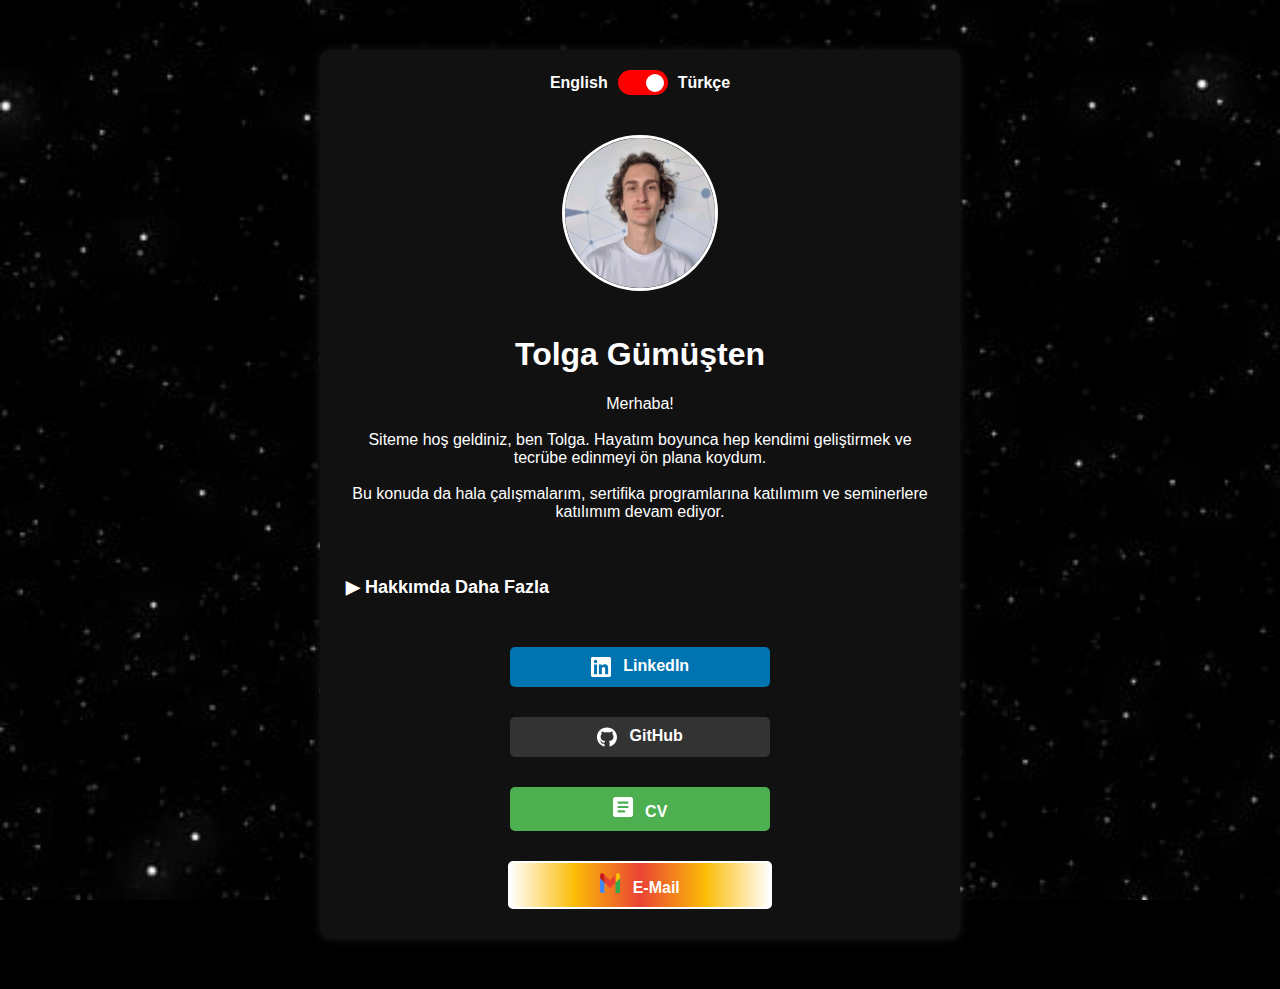
==== index.html @ 0d331512 "Rename kartvizit_sitesi.html to index.html" ====
<!DOCTYPE html>
<html lang="tr">
<head>
    <meta charset="UTF-8">
    <meta name="viewport" content="width=device-width, initial-scale=1.0">
    <title>Kartvizit Sitesi</title>
    <link rel="stylesheet" href="style.css">
</head>
<body>
    <div class="container">
        <div class="language-switch-container">
            <span>English</span>
            <label class="switch">
                <input type="checkbox" id="language-toggle">
                <span class="slider round"></span>
            </label>
            <span>Türkçe</span>
        </div>
        <img src="ben1.JPG" alt="Profil Fotoğrafı" class="profile-pic">
        <h1 id="name">Tolga Gümüşten</h1>
        <p id="bio">Merhaba! <br><br>
            Siteme hoş geldiniz, ben Tolga. Hayatım boyunca hep kendimi geliştirmek ve tecrübe edinmeyi ön plana koydum. 
            Bu konuda da hala çalışmalarım, sertifika programlarına katılımım ve seminerlere katılımım devam ediyor.
        </p><br>

        <button class="more-info-button" id="more-info-button" onclick="toggleMoreInfo()">
            <span id="toggle-icon">▶</span> Hakkımda Daha Fazla
        </button>
        <div id="more-info" class="more-info" style="display: none;">
            <p>Hakkımda daha fazla ve daha detaylı bilgileri buradan görebilirsiniz ve okuyabilirsiniz.</p>
        </div><br>

        <div class="links">
            <a href="https://www.linkedin.com/in/tolga-g%C3%BCm%C3%BC%C5%9Ften-640b2a224/" target="_blank" class="linkedin">
                <img src="linkedin.svg" alt="LinkedIn" class="icon"> LinkedIn
            </a>
            <a href="https://github.com/TolTen" target="_blank" class="github">
                <img src="github.svg" alt="GitHub" class="icon"> GitHub
            </a>
            <a href="#" onclick="showCV()" class="cv-button">
                <img src="generic-blog.svg" alt="CV" class="icon"> CV
            </a>
            <a href="mailto:tolga.gumusten@ozu.edu.tr" class="email">
                <img src="32px-Gmail_icon_(2020).svg.png" alt="Gmail" class="icon"> E-Mail
            </a>
        </div>
    </div>

    <script>
        function showCV() {
            let cvWindow = window.open("Tolga Gümüşten - CV.pdf", "_blank");
        }

        function toggleMoreInfo() {
            let infoSection = document.getElementById("more-info");
            let toggleIcon = document.getElementById("toggle-icon");
            if (infoSection.style.display === "none" || infoSection.style.display === "") {
                infoSection.style.display = "block";
                toggleIcon.textContent = "▼";
            } else {
                infoSection.style.display = "none";
                toggleIcon.textContent = "▶";
            }   
        }

        document.addEventListener("DOMContentLoaded", function () { 
    let languageToggle = document.getElementById("language-toggle");

    // Sayfa açıldığında Türkçe olarak başlat (slider sağda olmalı)
    languageToggle.checked = true; 
    toggleLanguage(); 

    languageToggle.addEventListener("change", toggleLanguage);
});

function toggleLanguage() {
    let isChecked = document.getElementById("language-toggle").checked;
    
    let nameElement = document.getElementById("name");
    let bioElement = document.getElementById("bio");
    let moreInfoButton = document.getElementById("more-info-button");
    let moreInfoText = document.getElementById("more-info");

    if (!nameElement || !bioElement || !moreInfoButton || !moreInfoText) {
        console.error("Bir öğe bulunamadı! ID’leri tekrar kontrol edin.");
        return;
    }

    // Eğer checkbox işaretliyse (sağda, Türkçe), Türkçe göster
    // Checkbox işaretli değilse (solda, İngilizce), İngilizce göster
    if (isChecked) {
        nameElement.textContent = "Tolga Gümüşten";
        bioElement.innerHTML = "Merhaba!<br><br> Siteme hoş geldiniz, ben Tolga. Hayatım boyunca hep kendimi geliştirmek ve tecrübe edinmeyi ön plana koydum. <br><br> Bu konuda da hala çalışmalarım, sertifika programlarına katılımım ve seminerlere katılımım devam ediyor.";
        moreInfoButton.innerHTML = "▶ Hakkımda Daha Fazla";
        moreInfoText.innerHTML = "Hakkımda daha fazla ve daha detaylı bilgileri buradan görebilirsiniz ve okuyabilirsiniz.";
    } else {
        nameElement.textContent = "Tolga Gümüşten";
        bioElement.innerHTML = "Hello!<br><br> Welcome to my site, I'm Tolga. Throughout my life, I have always prioritized improving myself and gaining experience. <br><br> I am still continuing my work in this regard, participating in certification programs and attending seminars.";
        moreInfoButton.innerHTML = "▶ More About Me";
        moreInfoText.innerHTML = "You can find more and detailed information about me here.";
    }
}

    </script>
</body>
</html>
---- style.css ----
/* Genel Stil */

body {
    font-family: Arial, sans-serif;
    text-align: center;
    background-color: #000; /* Arka plan siyah */
    color: white; /* Yazılar beyaz */
    margin: 0;
    padding: 0;
    background-image: url('27770-365891067_tiny.jpg'); /* Arkaplan resmi */
    background-size: cover; /* Sayfanın tamamını kaplasın */
    background-position: center; /* Ortalanmış görünsün */
    background-attachment: fixed; /* Kaydırıldığında sabit kalsın */
    background-repeat: no-repeat;
}

/* Kartvizit Kutusu */
.container {
    max-width: 600px;
    margin: 50px auto;
    background: #111; /* Hafif koyu gri arka plan */
    padding: 20px;
    border-radius: 10px;
    box-shadow: 0px 0px 10px rgba(255, 255, 255, 0.1);
}

/* Dil Değiştirme Butonu */
.top-button {
    background: #0073b1;
    color: white;
    border: none;
    padding: 12px 20px;
    border-radius: 5px;
    cursor: pointer;
    margin: 20px auto;
    display: block; /* Tek başına üstte olsun */
    font-size: 16px;
}

.top-button:hover {
    background: #005582;
}

/* Profil Fotoğrafı */
.profile-pic {
    width: 150px;
    height: 150px;
    border-radius: 50%;
    margin: 20px 0;
    border: 3px solid white;
}

/* Özgeçmiş Metni */
.bio {
    font-size: 18px;
    margin: 10px 20px;
    color: #ddd;
}

/* Linklerin Stili */
.links a {
    display: block;
    margin: 10px 0;
    color: white;
    text-decoration: none;
    font-weight: bold;
    font-size: 16px;
}

.links a:hover {
    text-decoration: underline;
    color: #fff;
}

/* Sürgülü Buton (Switch) */
/*.switch {
    position: relative;
    display: inline-block;
    width: 50px;
    height: 25px;
    margin: 20px auto;
}

.switch input {
    opacity: 0;
    width: 0;
    height: 0;
}

.slider {
    position: absolute;
    cursor: pointer;
    top: 0;
    left: 0;
    right: 0;
    bottom: 0;
    background-color: #ccc;
    transition: 0.4s;
    border-radius: 25px;
}

.slider:before {
    position: absolute;
    content: \"\";
    height: 18px;
    width: 18px;
    left: 4px;
    bottom: 3px;
    background-color: white;
    transition: 0.4s;
    border-radius: 50%;
}

input:checked + .slider {
    background-color: #0073b1;
}

input:checked + .slider:before {
    transform: translateX(24px);
}
*/
/* Dil Değiştirme Butonu Konteyneri */
.language-switch-container {
    display: flex;
    align-items: center;
    justify-content: center;
    gap: 10px;
    margin-bottom: 20px;
    font-size: 16px;
    font-weight: bold;
}

/* Sürgülü Buton (Switch) */
.switch {
    position: relative;
    display: inline-block;
    width: 50px;
    height: 25px;
}

.switch input {
    opacity: 0;
    width: 0;
    height: 0;
}

.slider {
    position: absolute;
    cursor: pointer;
    top: 0;
    left: 0;
    right: 0;
    bottom: 0;
    background-color: #0073b1;
    transition: 0.4s;
    border-radius: 25px;
}

.slider:before {
    position: absolute;
    content: "";
    height: 18px;
    width: 18px;
    left: 4px;
    bottom: 3px;
    background-color: white;
    transition: 0.4s;
    border-radius: 50%;
}

/* Kaydırılınca mavi olacak */
input:checked + .slider {
    background-color: red;
}

input:checked + .slider:before {
    transform: translateX(24px);
}

/* LinkedIn Butonu */
.linkedin {
    background-color: #0073b1;
    color: white;
    padding: 10px 20px;
    border-radius: 5px;
    text-decoration: none;
    font-weight: bold;
    width: 200px;
    text-align: center;
}

.linkedin:hover {
    background-color: #005582;
}

/* GitHub Butonu */
.github {
    background-color: #333;
    color: white;
    padding: 10px 20px;
    border-radius: 5px;
    text-decoration: none;
    font-weight: bold;
    width: 200px;
    text-align: center;
}

.github:hover {
    background-color: #222;
}

/* E-Posta Linki */
.email {
    color: white;
    text-decoration: none;
    font-weight: bold;
    font-size: 16px;
}

.email:hover {
    text-decoration: underline;
}

/* Link Butonları İçin Ortalamayı ve Simgeyi Düzelt */
.links {
    display: flex;
    flex-direction: column;
    align-items: center;
    gap: 10px;
    margin-top: 20px;
}

/* LinkedIn ve GitHub Butonları İçin */
.linkedin, .github {
    display: flex;
    align-items: center;
    justify-content: center;
    gap: 8px;
    width: 220px; /* Buton genişliği */
    padding: 10px 20px;
    border-radius: 5px;
    text-decoration: none;
    font-weight: bold;
    font-size: 16px;
}

/* GitHub Rengi */
.github {
    background-color: #333;
    color: white;
}

.github:hover {
    background-color: #222;
}


/* İkon ve Yazının Yan Yana Olmasını Sağla */
.linkedin img,
.github img {
    display: inline-block;
    vertical-align: middle;
}

/* CV ve E-Posta Butonları İçin Ortak Stil */
.cv-button, .email {
    display: flex;
    align-items: center;
    justify-content: center;
    gap: 8px;
    width: 220px; /* Buton genişliği */
    padding: 10px 20px;
    border-radius: 5px;
    text-decoration: none;
    font-weight: bold;
    font-size: 16px;
}

/* CV Butonu (Yeşil) */
.cv-button {
    background-color: #4CAF50;
}

.cv-button:hover {
    background-color: #388E3C;
}

/* E-Posta Butonu (Gmail Teması) */
.email {
    background: linear-gradient(to right, white, #FBBC05, #EA4335, #FBBC05, white);
    border: 2px solid white;
}

.email:hover {
    opacity: 0.8;
}

/* Küçük İkonlar */
.icon {
    width: 20px;
    height: 20px;
    margin-right: 8px;
}


/* Daha Fazla Bilgi Butonu */
.more-info-button {
    background: none;
    border: none;
    color: white;
    font-size: 18px;
    cursor: pointer;
    display: flex;
    align-items: center;
    justify-content: center;
    gap: 5px;
    margin-top: 20px;
    font-weight: bold;
}

.more-info-button:hover {
    text-decoration: underline;
}

/* Daha Fazla Bilgi Bölümü */
.more-info {
    margin-top: 15px;
    background-color: #222;
    padding: 15px;
    border-radius: 5px;
    color: white;
    width: 80%;
    margin-left: auto;
    margin-right: auto;
    text-align: center;
    display: none;
}
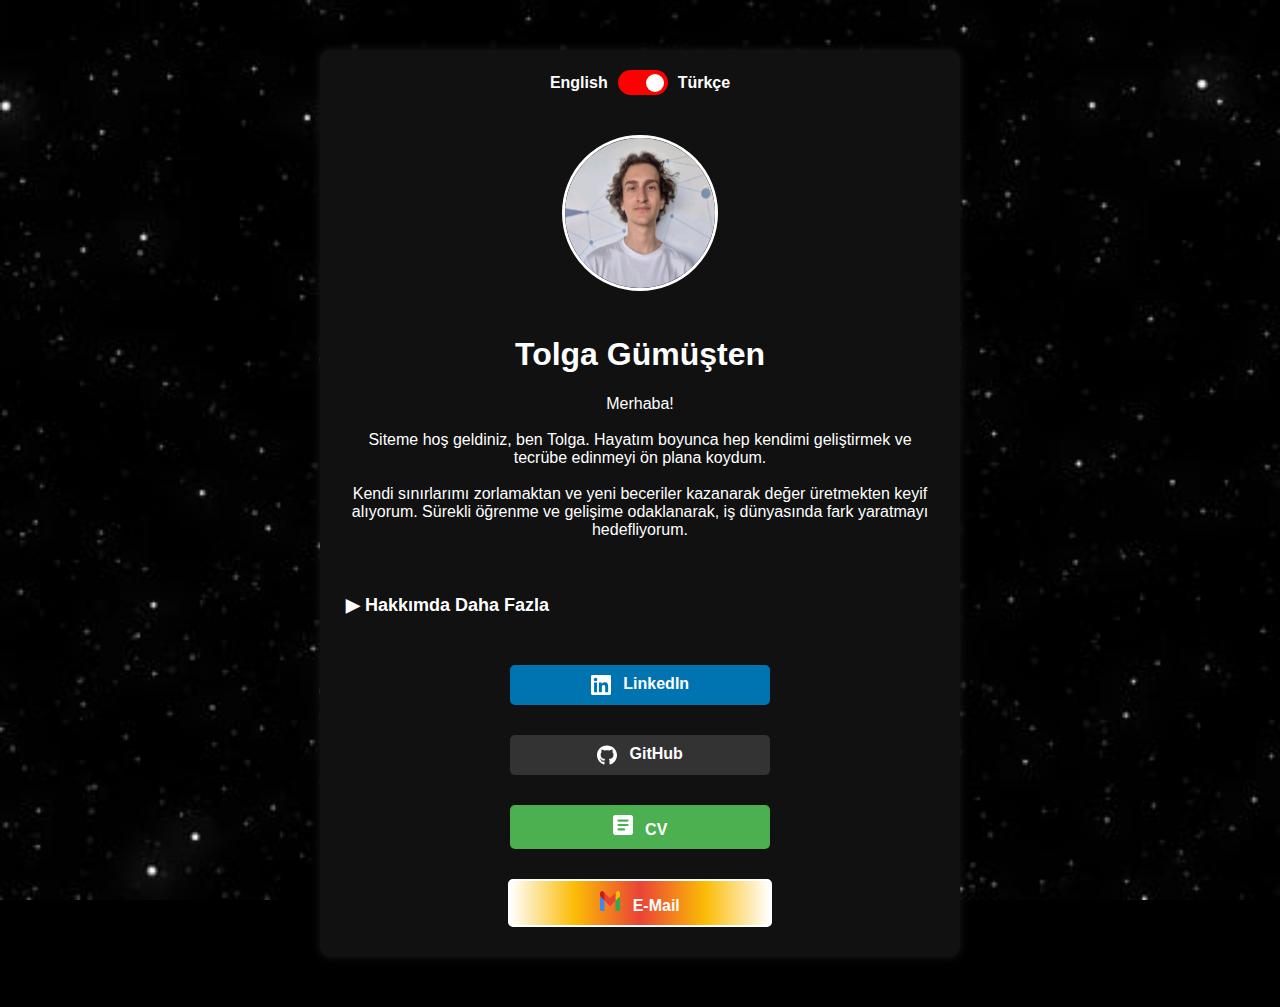
==== commit 02fe1f2a: "Updated index.html" ====
--- a/index.html
+++ b/index.html
@@ -66,7 +66,6 @@
         document.addEventListener("DOMContentLoaded", function () { 
     let languageToggle = document.getElementById("language-toggle");
 
-    // Sayfa açıldığında Türkçe olarak başlat (slider sağda olmalı)
     languageToggle.checked = true; 
     toggleLanguage(); 
 
@@ -86,16 +85,14 @@
         return;
     }
 
-    // Eğer checkbox işaretliyse (sağda, Türkçe), Türkçe göster
-    // Checkbox işaretli değilse (solda, İngilizce), İngilizce göster
     if (isChecked) {
         nameElement.textContent = "Tolga Gümüşten";
-        bioElement.innerHTML = "Merhaba!<br><br> Siteme hoş geldiniz, ben Tolga. Hayatım boyunca hep kendimi geliştirmek ve tecrübe edinmeyi ön plana koydum. <br><br> Bu konuda da hala çalışmalarım, sertifika programlarına katılımım ve seminerlere katılımım devam ediyor.";
+        bioElement.innerHTML = "Merhaba!<br><br> Siteme hoş geldiniz, ben Tolga. Hayatım boyunca hep kendimi geliştirmek ve tecrübe edinmeyi ön plana koydum. <br><br> Kendi sınırlarımı zorlamaktan ve yeni beceriler kazanarak değer üretmekten keyif alıyorum. Sürekli öğrenme ve gelişime odaklanarak, iş dünyasında fark yaratmayı hedefliyorum.";
         moreInfoButton.innerHTML = "▶ Hakkımda Daha Fazla";
         moreInfoText.innerHTML = "Hakkımda daha fazla ve daha detaylı bilgileri buradan görebilirsiniz ve okuyabilirsiniz.";
     } else {
         nameElement.textContent = "Tolga Gümüşten";
-        bioElement.innerHTML = "Hello!<br><br> Welcome to my site, I'm Tolga. Throughout my life, I have always prioritized improving myself and gaining experience. <br><br> I am still continuing my work in this regard, participating in certification programs and attending seminars.";
+        bioElement.innerHTML = "Hello!<br><br> Welcome to my site, I'm Tolga. Throughout my life, I have always prioritized improving myself and gaining experience. <br><br> I enjoy pushing my limits and acquiring new skills to create value. By focusing on continuous learning and development, I aim to make a difference in the business world.";
         moreInfoButton.innerHTML = "▶ More About Me";
         moreInfoText.innerHTML = "You can find more and detailed information about me here.";
     }
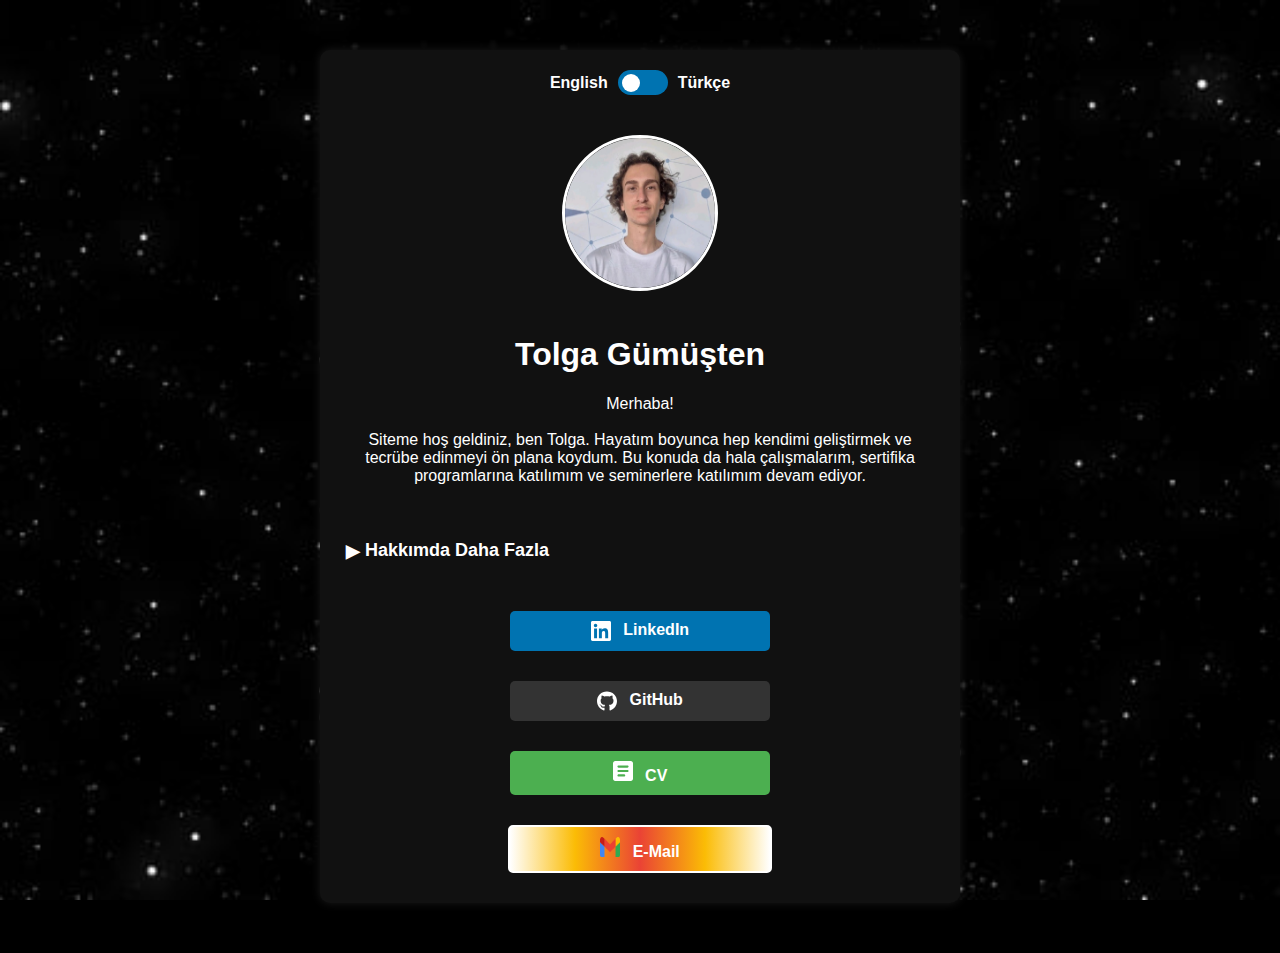
==== commit 5a0a0945: "Update index.html" ====
--- a/index.html
+++ b/index.html
@@ -89,7 +89,12 @@
         nameElement.textContent = "Tolga Gümüşten";
         bioElement.innerHTML = "Merhaba!<br><br> Siteme hoş geldiniz, ben Tolga. Hayatım boyunca hep kendimi geliştirmek ve tecrübe edinmeyi ön plana koydum. <br><br> Kendi sınırlarımı zorlamaktan ve yeni beceriler kazanarak değer üretmekten keyif alıyorum. Sürekli öğrenme ve gelişime odaklanarak, iş dünyasında fark yaratmayı hedefliyorum.";
         moreInfoButton.innerHTML = "▶ Hakkımda Daha Fazla";
-        moreInfoText.innerHTML = "Hakkımda daha fazla ve daha detaylı bilgileri buradan görebilirsiniz ve okuyabilirsiniz.";
+        moreInfoText.innerHTML = "26 Aralık 2003 tarihinde Almanya'nın Stuttgart şehrinde doğdum. Yaklaşık 2,5 yıl orada yaşadıktan sonra ailemle birlikte İstanbul, Türkiye'ye taşındık ve o zamandan beri İstanbul'da yaşamaktayım. <br> İlkokul ve ortaokul eğitimimi Denizatı Okulları'nda tamamladım ve lise eğitimime de aynı okulda, Denizatı Anadolu Lisesi'nde devam ettim. Eğitim hayatım boyunca okulun sunduğu imkanlardan en iyi şekilde faydalanmaya çalıştım. Ortaokul dönemimde, okulun sağladığı yurtdışı eğitim programları kapsamında 6. ve 7. sınıfta bir haftalığına Almanya'da dil okuluna gittim. Lise yıllarımda da benzer deneyimler yaşadım. 9. sınıfta İsviçre'ye giderek CERN laboratuvarlarını rehber eşliğinde gezme ve bilimsel araştırmaları yakından gözlemleme fırsatı buldum. 9. sınıfın sonunda Cambridge, İngiltere'de üç haftalık bir dil okuluna katılarak yerel bir ailenin yanında yaşadım ve İngilizce becerilerimi geliştirme imkanı elde ettim. 10. sınıfın sonunda Augsburg, Almanya'da üç hafta boyunca bir Alman ailenin yanında kalarak Almanca bilgimi ilerlettim ve dil okuluna devam ettim. 11. sınıfta ise pandemi nedeniyle planlanan yurtdışı dil okulu programımız maalesef ki düzenlenemedi. <br>
+Lise döneminde GÖK (Görünenin Ötesini Keşfet) projesine dahil oldum. Bu proje, kariyer sahibi konuşmacıları dinleyicilerle buluşturan ve farklı bakış açıları kazandırmayı amaçlayan bir etkinliktir. 10. sınıfta projede üye olarak yer alırken, 11. sınıfta yönetim kuruluna katılarak konuşmacılarla iletişim kurma ve etkinlik süresince organizasyonu yönetme görevlerini üstlendim. <br>
+2021 yılında %50 burs ile Özyeğin Üniversitesi Bilgisayar Mühendisliği bölümüne başladım. İngilizcemi geliştirmek ve kulüp aktivitelerine daha fazla katılmak için B1 kurundan başladım. <br>
+Üniversite hayatım boyunca çeşitli kulüplere katılarak kendimi geliştirmeye çalıştım. Bunlardan biri olan ÖZÜ ODA Tiyatrosu'na katılarak 2022-2025 yılları arasında her ay sahne aldım. Ayrıca, Toplumsal Çatı Kulübü'nde aktif bir rol aldım. Bu kulüp, sosyal sorumluluk ve yardım, farkındalık ve akademik gelişim olmak üzere üç alanda faaliyet göstermektedir. Sosyal sorumluluk alanında barınaklara mama bağışı, yardıma muhtaç çocuklara kıyafet desteği ve "Çorbada Tuzun Olsun" derneğinde gönüllülük gibi projeler gerçekleştirdik. Farkındalık konusunda çeşitli seminerler ve atölyeler düzenleyerek toplumsal konulara dikkat çektik. Akademik alanda ise Etik Liderler Akademisi (ELA) gibi programlara ev sahipliği yaparak öğrencilere liderlik ve etik bilinci kazandırdık. Kulübe 2022 yılında üye olarak katıldım, 2022-2023 döneminde alt kurul üyesi, 2023-2024 döneminde denetim kurulu üyesi, 2024-2025 döneminde ise başkan olarak görev almaktayım. <br>
+Kazandığım sertifikalar arasında OpenFAB Teknoloji Merkezi'nde MAKErobot ve MAKEngineer sertifika programlarını tamamladım. Bu sertifika programlarıyla birlikte Arduino, lehimleme, devre kartı tasarımı ve mobil uygulama geliştirme gibi teknik konularda deneyim kazandım. Bunların haricinde Etik Liderler Akademisi'ne (ELA) katılarak iş etiği ve liderlik alanında eğitimler aldım. Ardından Baltaş Grubu'nun "Problem Çözme ve Karar Verme" sertifika programına katılarak problem analizi, problem çözme ve karar verme becerilerimi geliştirdim. <br>
+Kendimi öğrenmeye aç, yeniliklere açık, sosyalleşmeyi seven, çalışkan ve kararlı biri olarak tanımlıyorum. Kazandığım deneyimlerin ve öğrendiklerimin üzerine yenilerini eklemek için heyecan duyuyorum. Yeni fırsatlar keşfetmeye ve kendimi geliştirmeye devam edeceğim.";
     } else {
         nameElement.textContent = "Tolga Gümüşten";
         bioElement.innerHTML = "Hello!<br><br> Welcome to my site, I'm Tolga. Throughout my life, I have always prioritized improving myself and gaining experience. <br><br> I enjoy pushing my limits and acquiring new skills to create value. By focusing on continuous learning and development, I aim to make a difference in the business world.";
